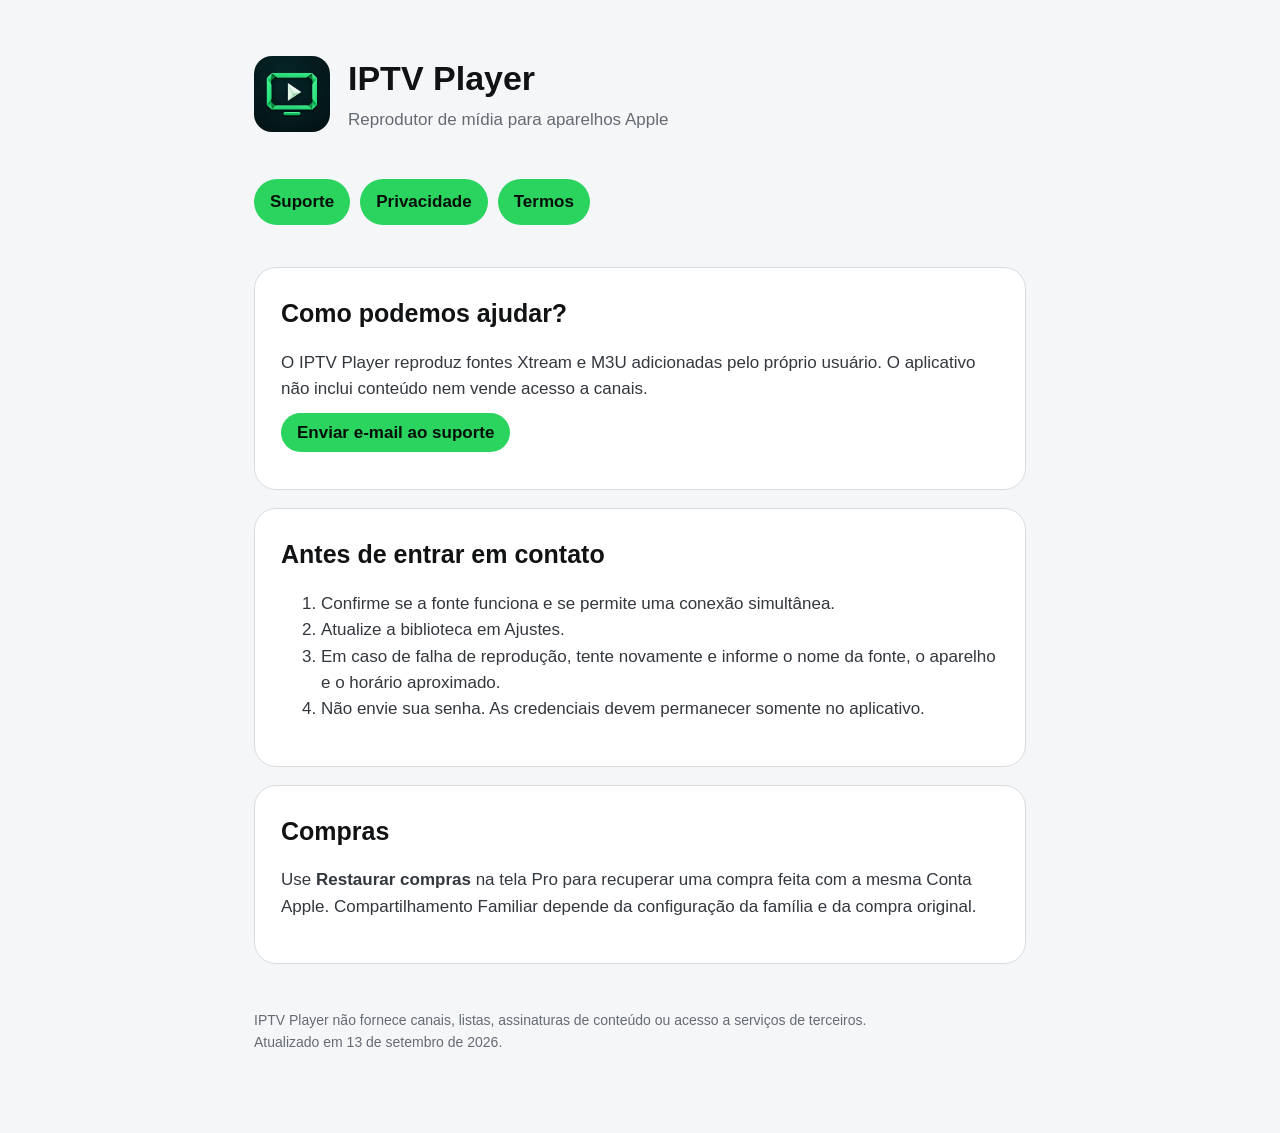
==== index.html @ 6f49f15f "Publish IPTV Player support and privacy pages" ====
<!doctype html><html lang="pt-BR"><head><meta charset="utf-8"><meta name="viewport" content="width=device-width,initial-scale=1"><meta name="color-scheme" content="light dark"><title>Suporte - IPTV Player</title><style>
:root{color-scheme:light dark;--green:#2bd35f;--bg:#08090a;--card:#151719;--text:#f5f7f8;--muted:#a6abb2}*{box-sizing:border-box}body{margin:0;background:var(--bg);color:var(--text);font:17px/1.55 -apple-system,BlinkMacSystemFont,"Segoe UI",sans-serif}main{max-width:820px;margin:auto;padding:52px 24px 80px}.brand{display:flex;gap:18px;align-items:center;margin-bottom:44px}.brand img{width:76px;height:76px;border-radius:18px}.brand h1{margin:0;font-size:34px}.brand p{margin:2px 0;color:var(--muted)}nav{display:flex;gap:10px;flex-wrap:wrap;margin:24px 0 42px}nav a,.button{color:#071008;background:var(--green);padding:10px 16px;border-radius:999px;text-decoration:none;font-weight:700}.card{background:var(--card);border:1px solid #303337;border-radius:22px;padding:26px;margin:18px 0}h2{font-size:25px;margin:0 0 12px}h3{margin-top:30px}p,li{color:#d8dbe0}a{color:#61df85}.muted{color:var(--muted)}footer{margin-top:46px;color:var(--muted);font-size:14px}@media(prefers-color-scheme:light){:root{--bg:#f5f6f8;--card:#fff;--text:#101214;--muted:#656b73}.card{border-color:#d8dce1}p,li{color:#33383e}}
</style></head><body><main><header class="brand"><img src="app-icon.png" alt="Ícone do IPTV Player"><div><h1>IPTV Player</h1><p>Reprodutor de mídia para aparelhos Apple</p></div></header><nav><a href="index.html">Suporte</a><a href="privacy.html">Privacidade</a><a href="terms.html">Termos</a></nav><section class="card"><h2>Como podemos ajudar?</h2><p>O IPTV Player reproduz fontes Xtream e M3U adicionadas pelo próprio usuário. O aplicativo não inclui conteúdo nem vende acesso a canais.</p><p><a class="button" href="mailto:raphaelbgr@gmail.com?subject=Suporte%20IPTV%20Player">Enviar e-mail ao suporte</a></p></section><section class="card"><h2>Antes de entrar em contato</h2><ol><li>Confirme se a fonte funciona e se permite uma conexão simultânea.</li><li>Atualize a biblioteca em Ajustes.</li><li>Em caso de falha de reprodução, tente novamente e informe o nome da fonte, o aparelho e o horário aproximado.</li><li>Não envie sua senha. As credenciais devem permanecer somente no aplicativo.</li></ol></section><section class="card"><h2>Compras</h2><p>Use <strong>Restaurar compras</strong> na tela Pro para recuperar uma compra feita com a mesma Conta Apple. Compartilhamento Familiar depende da configuração da família e da compra original.</p></section><footer>IPTV Player não fornece canais, listas, assinaturas de conteúdo ou acesso a serviços de terceiros.<br>Atualizado em 13 de setembro de 2026.</footer></main></body></html>
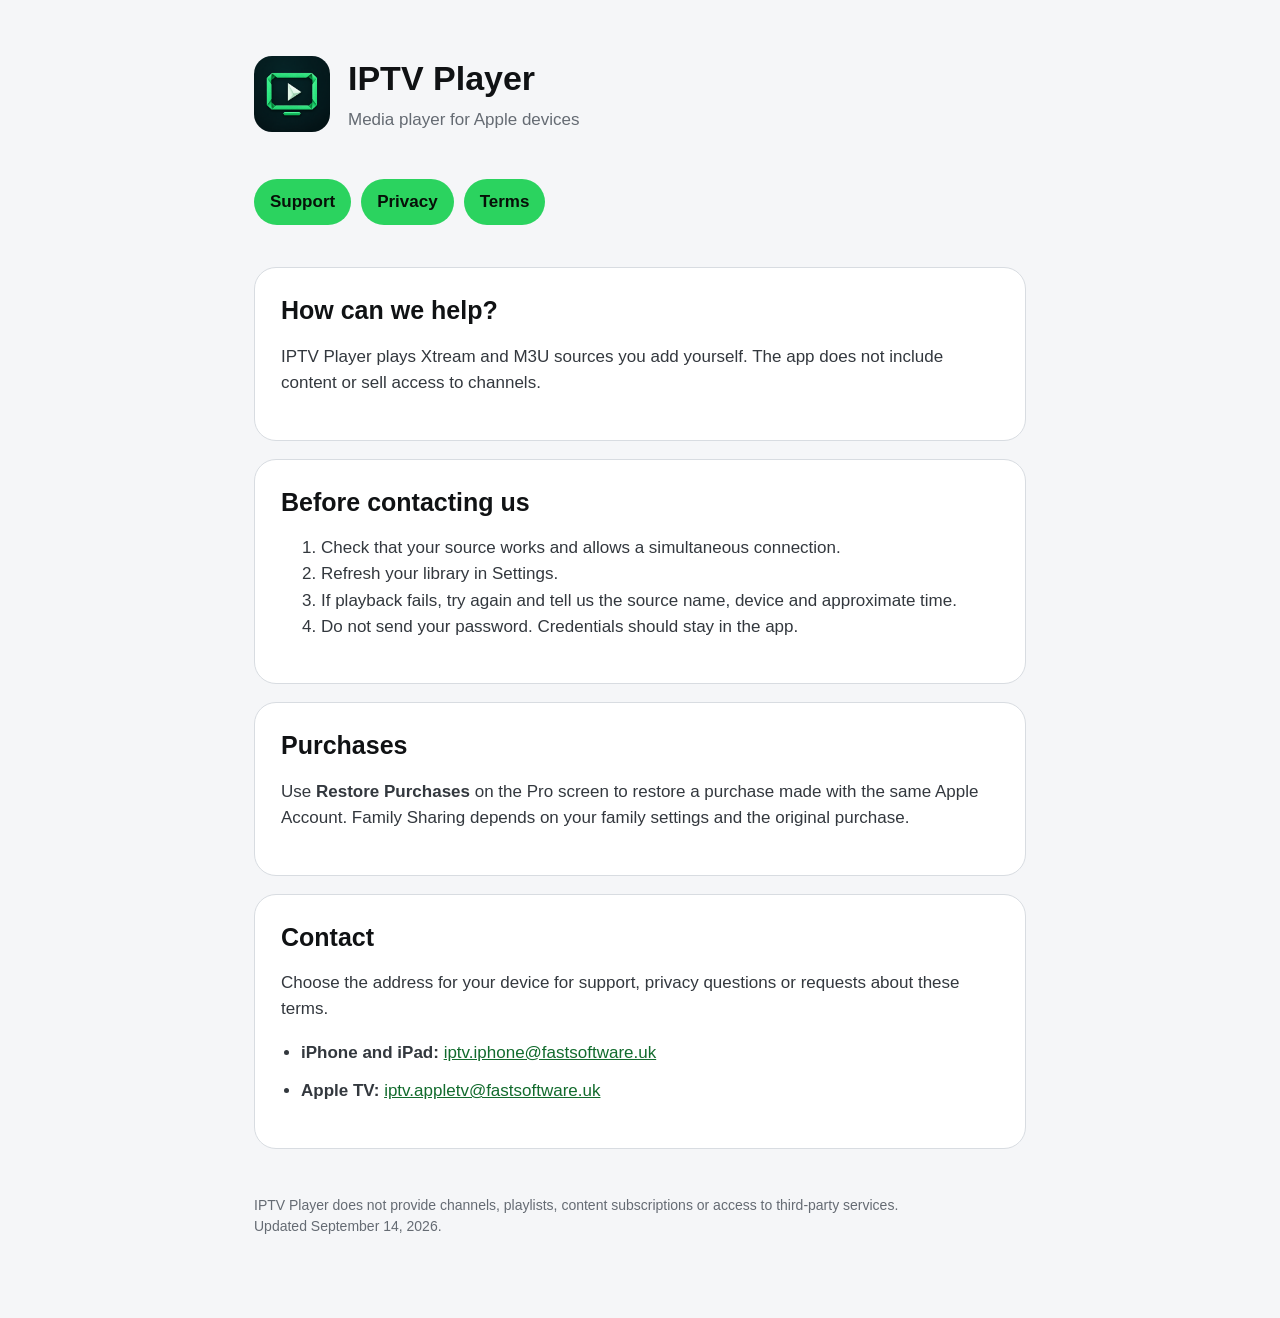
==== commit 60e0811b: "Localize support pages and update platform contacts" ====
--- a/index.html
+++ b/index.html
@@ -1,3 +1,27 @@
-<!doctype html><html lang="pt-BR"><head><meta charset="utf-8"><meta name="viewport" content="width=device-width,initial-scale=1"><meta name="color-scheme" content="light dark"><title>Suporte - IPTV Player</title><style>
-:root{color-scheme:light dark;--green:#2bd35f;--bg:#08090a;--card:#151719;--text:#f5f7f8;--muted:#a6abb2}*{box-sizing:border-box}body{margin:0;background:var(--bg);color:var(--text);font:17px/1.55 -apple-system,BlinkMacSystemFont,"Segoe UI",sans-serif}main{max-width:820px;margin:auto;padding:52px 24px 80px}.brand{display:flex;gap:18px;align-items:center;margin-bottom:44px}.brand img{width:76px;height:76px;border-radius:18px}.brand h1{margin:0;font-size:34px}.brand p{margin:2px 0;color:var(--muted)}nav{display:flex;gap:10px;flex-wrap:wrap;margin:24px 0 42px}nav a,.button{color:#071008;background:var(--green);padding:10px 16px;border-radius:999px;text-decoration:none;font-weight:700}.card{background:var(--card);border:1px solid #303337;border-radius:22px;padding:26px;margin:18px 0}h2{font-size:25px;margin:0 0 12px}h3{margin-top:30px}p,li{color:#d8dbe0}a{color:#61df85}.muted{color:var(--muted)}footer{margin-top:46px;color:var(--muted);font-size:14px}@media(prefers-color-scheme:light){:root{--bg:#f5f6f8;--card:#fff;--text:#101214;--muted:#656b73}.card{border-color:#d8dce1}p,li{color:#33383e}}
-</style></head><body><main><header class="brand"><img src="app-icon.png" alt="Ícone do IPTV Player"><div><h1>IPTV Player</h1><p>Reprodutor de mídia para aparelhos Apple</p></div></header><nav><a href="index.html">Suporte</a><a href="privacy.html">Privacidade</a><a href="terms.html">Termos</a></nav><section class="card"><h2>Como podemos ajudar?</h2><p>O IPTV Player reproduz fontes Xtream e M3U adicionadas pelo próprio usuário. O aplicativo não inclui conteúdo nem vende acesso a canais.</p><p><a class="button" href="mailto:raphaelbgr@gmail.com?subject=Suporte%20IPTV%20Player">Enviar e-mail ao suporte</a></p></section><section class="card"><h2>Antes de entrar em contato</h2><ol><li>Confirme se a fonte funciona e se permite uma conexão simultânea.</li><li>Atualize a biblioteca em Ajustes.</li><li>Em caso de falha de reprodução, tente novamente e informe o nome da fonte, o aparelho e o horário aproximado.</li><li>Não envie sua senha. As credenciais devem permanecer somente no aplicativo.</li></ol></section><section class="card"><h2>Compras</h2><p>Use <strong>Restaurar compras</strong> na tela Pro para recuperar uma compra feita com a mesma Conta Apple. Compartilhamento Familiar depende da configuração da família e da compra original.</p></section><footer>IPTV Player não fornece canais, listas, assinaturas de conteúdo ou acesso a serviços de terceiros.<br>Atualizado em 13 de setembro de 2026.</footer></main></body></html>+<!doctype html>
+<html lang="en">
+<head>
+<meta charset="utf-8">
+<meta name="viewport" content="width=device-width,initial-scale=1">
+<meta name="color-scheme" content="light dark">
+<title data-en="Support - IPTV Player" data-pt="Suporte - IPTV Player">Support - IPTV Player</title>
+<link rel="stylesheet" href="styles.css">
+<script src="language.js"></script>
+</head>
+<body>
+<main data-language="en" lang="en">
+<header class="brand"><img src="app-icon.png" alt="IPTV Player icon"><div><h1>IPTV Player</h1><p>Media player for Apple devices</p></div></header>
+<nav aria-label="Main navigation"><a href="index.html" aria-current="page">Support</a><a href="privacy.html">Privacy</a><a href="terms.html">Terms</a></nav>
+<section class="card"><h2>How can we help?</h2><p>IPTV Player plays Xtream and M3U sources you add yourself. The app does not include content or sell access to channels.</p></section><section class="card"><h2>Before contacting us</h2><ol><li>Check that your source works and allows a simultaneous connection.</li><li>Refresh your library in Settings.</li><li>If playback fails, try again and tell us the source name, device and approximate time.</li><li>Do not send your password. Credentials should stay in the app.</li></ol></section><section class="card"><h2>Purchases</h2><p>Use <strong>Restore Purchases</strong> on the Pro screen to restore a purchase made with the same Apple Account. Family Sharing depends on your family settings and the original purchase.</p></section>
+<section class="card"><h2>Contact</h2><p>Choose the address for your device for support, privacy questions or requests about these terms.</p><ul class="contacts"><li><strong>iPhone and iPad:</strong> <a href="mailto:iptv.iphone@fastsoftware.uk">iptv.iphone@fastsoftware.uk</a></li><li><strong>Apple TV:</strong> <a href="mailto:iptv.appletv@fastsoftware.uk">iptv.appletv@fastsoftware.uk</a></li></ul></section>
+<footer>IPTV Player does not provide channels, playlists, content subscriptions or access to third-party services.<br>Updated September 14, 2026.</footer>
+</main>
+<main data-language="pt" lang="pt-BR">
+<header class="brand"><img src="app-icon.png" alt="Ícone do IPTV Player"><div><h1>IPTV Player</h1><p>Reprodutor de mídia para aparelhos Apple</p></div></header>
+<nav aria-label="Navegação principal"><a href="index.html" aria-current="page">Suporte</a><a href="privacy.html">Privacidade</a><a href="terms.html">Termos</a></nav>
+<section class="card"><h2>Como podemos ajudar?</h2><p>O IPTV Player reproduz fontes Xtream e M3U adicionadas pelo próprio usuário. O aplicativo não inclui conteúdo nem vende acesso a canais.</p></section><section class="card"><h2>Antes de entrar em contato</h2><ol><li>Confirme se a fonte funciona e se permite uma conexão simultânea.</li><li>Atualize a biblioteca em Ajustes.</li><li>Em caso de falha de reprodução, tente novamente e informe o nome da fonte, o aparelho e o horário aproximado.</li><li>Não envie sua senha. As credenciais devem permanecer somente no aplicativo.</li></ol></section><section class="card"><h2>Compras</h2><p>Use <strong>Restaurar compras</strong> na tela Pro para recuperar uma compra feita com a mesma Conta Apple. Compartilhamento Familiar depende da configuração da família e da compra original.</p></section>
+<section class="card"><h2>Contato</h2><p>Escolha o endereço do seu aparelho para suporte, dúvidas sobre privacidade ou solicitações relacionadas a estes termos.</p><ul class="contacts"><li><strong>iPhone e iPad:</strong> <a href="mailto:iptv.iphone@fastsoftware.uk">iptv.iphone@fastsoftware.uk</a></li><li><strong>Apple TV:</strong> <a href="mailto:iptv.appletv@fastsoftware.uk">iptv.appletv@fastsoftware.uk</a></li></ul></section>
+<footer>IPTV Player não fornece canais, listas, assinaturas de conteúdo ou acesso a serviços de terceiros.<br>Atualizado em 14 de setembro de 2026.</footer>
+</main>
+</body>
+</html>
--- a/styles.css
+++ b/styles.css
@@ -0,0 +1,64 @@
+:root {
+  color-scheme: light dark;
+  --green: #2bd35f;
+  --bg: #08090a;
+  --card: #151719;
+  --text: #f5f7f8;
+  --muted: #a6abb2;
+}
+* { box-sizing: border-box; }
+body {
+  margin: 0;
+  background: var(--bg);
+  color: var(--text);
+  font: 17px/1.55 -apple-system, BlinkMacSystemFont, "Segoe UI", sans-serif;
+}
+main { max-width: 820px; margin: auto; padding: 52px 24px 80px; }
+main[data-language="pt"] { display: none; }
+html:lang(pt) main[data-language="en"] { display: none; }
+html:lang(pt) main[data-language="pt"] { display: block; }
+.brand { display: flex; gap: 18px; align-items: center; margin-bottom: 44px; }
+.brand img { width: 76px; height: 76px; flex-shrink: 0; border-radius: 18px; }
+.brand div { min-width: 0; }
+.brand h1 { margin: 0; font-size: clamp(26px, 6vw, 34px); }
+.brand p { margin: 2px 0; color: var(--muted); }
+nav { display: flex; gap: 10px; flex-wrap: wrap; margin: 24px 0 42px; }
+nav a, .button {
+  display: inline-block;
+  color: #071008;
+  background: var(--green);
+  padding: 10px 16px;
+  border-radius: 999px;
+  text-decoration: none;
+  font-weight: 700;
+}
+a:focus-visible { outline: 3px solid currentColor; outline-offset: 4px; }
+.card {
+  background: var(--card);
+  border: 1px solid #303337;
+  border-radius: 22px;
+  padding: 26px;
+  margin: 18px 0;
+  overflow-wrap: anywhere;
+}
+h2 { font-size: 25px; line-height: 1.3; margin: 0 0 12px; }
+h3 { margin-top: 30px; }
+p, li { color: #d8dbe0; }
+a { color: #61df85; }
+.contacts { padding-left: 20px; }
+.contacts li + li { margin-top: 12px; }
+.muted { color: var(--muted); }
+footer { margin-top: 46px; color: var(--muted); font-size: 14px; }
+@media (max-width: 480px) {
+  main { padding: 32px 18px 56px; }
+  .card { padding: 22px 18px; }
+  .brand { gap: 14px; margin-bottom: 30px; }
+  .brand img { width: 64px; height: 64px; border-radius: 16px; }
+}
+@media (prefers-color-scheme: light) {
+  :root { --bg: #f5f6f8; --card: #fff; --text: #101214; --muted: #656b73; }
+  .card { border-color: #d8dce1; }
+  p, li { color: #33383e; }
+  a { color: #126b2d; }
+  nav a, .button { color: #071008; }
+}
